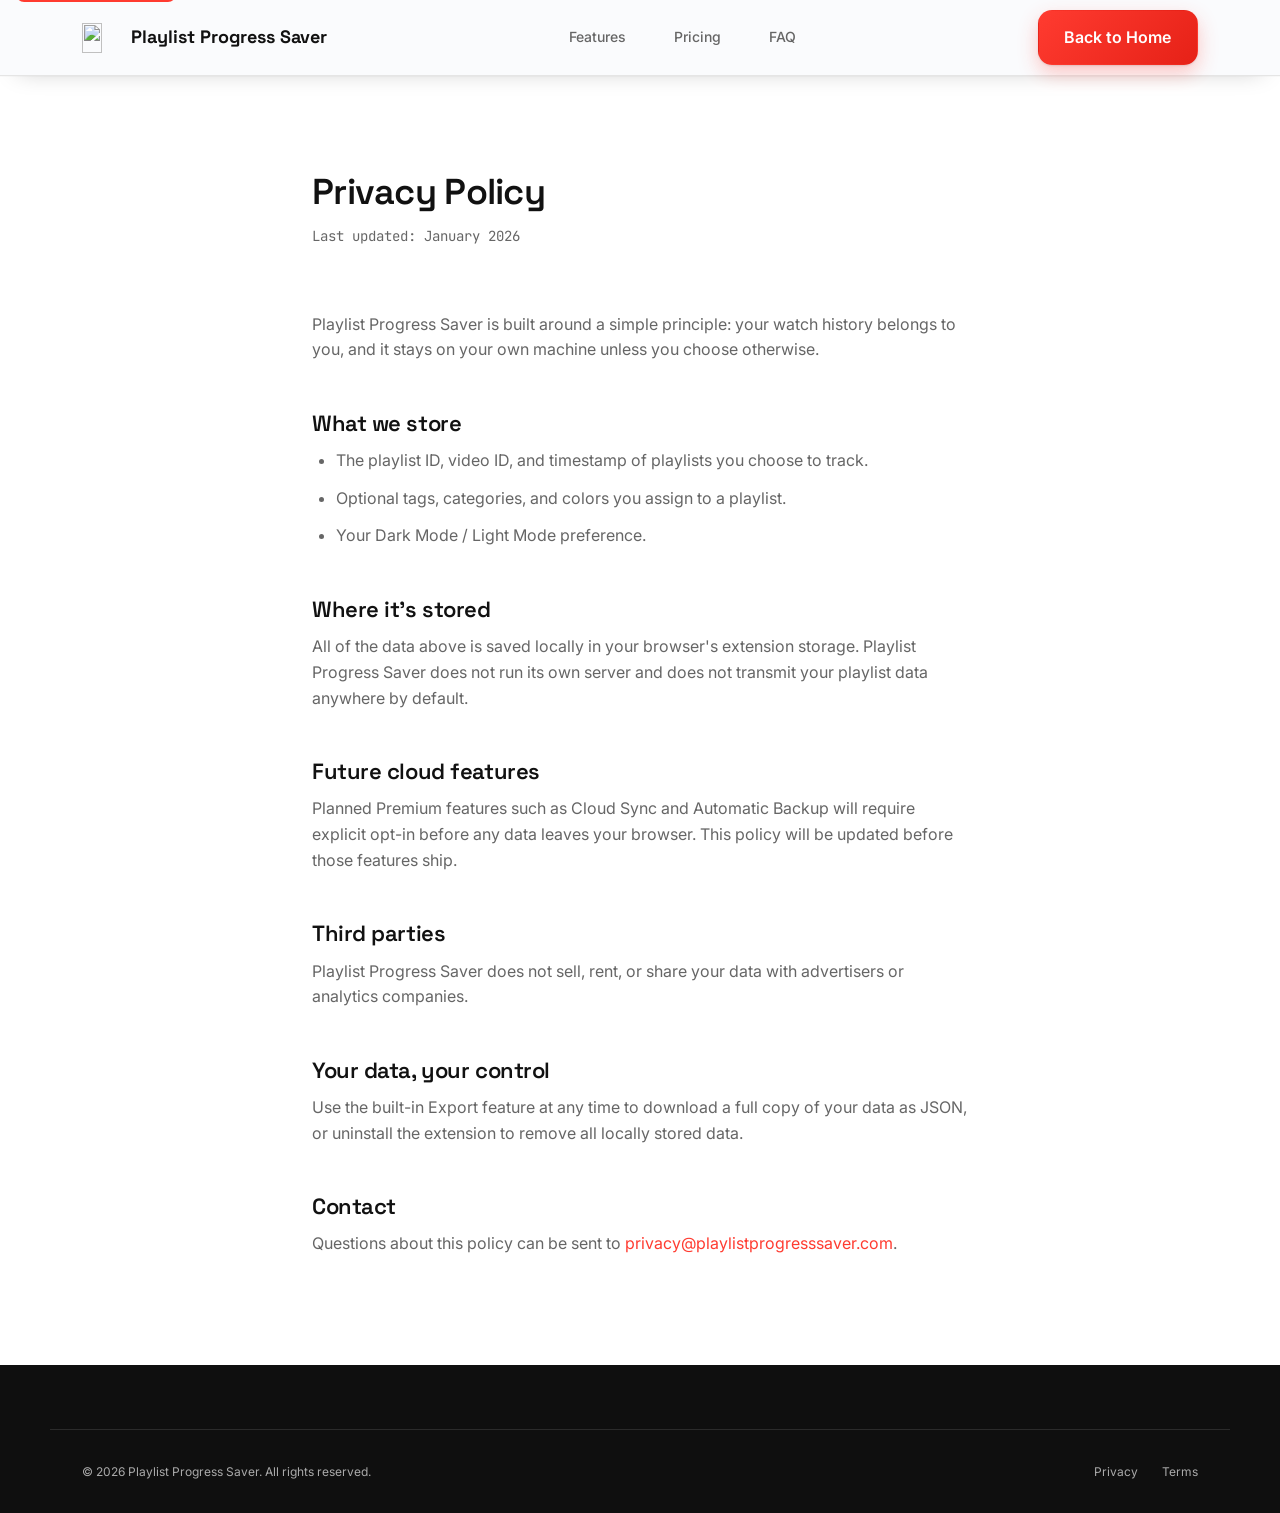
==== privacy.html @ 5d716cf8 "full landing page" ====
<!DOCTYPE html>
<html lang="en">
<head>
  <meta charset="UTF-8" />
  <meta name="viewport" content="width=device-width, initial-scale=1.0" />
  <title>Privacy Policy — Playlist Progress Saver</title>
  <meta name="description" content="How Playlist Progress Saver handles your data." />
  <link rel="icon" href="favicon.ico" sizes="any" />
  <link rel="preconnect" href="https://fonts.googleapis.com" />
  <link rel="preconnect" href="https://fonts.gstatic.com" crossorigin />
  <link href="https://fonts.googleapis.com/css2?family=Space+Grotesk:wght@500;600;700&family=Inter:wght@400;500;600;700&family=JetBrains+Mono:wght@400;500&display=swap" rel="stylesheet" />
  <link rel="stylesheet" href="styles.css" />
  <style>
    .legal-main { max-width: 720px; margin-inline: auto; padding: var(--space-12) var(--space-6); }
    .legal-main h1 { font-size: var(--text-3xl); margin-bottom: var(--space-3); }
    .legal-main .updated { color: var(--color-text-secondary); font-family: var(--font-mono); font-size: var(--text-sm); margin-bottom: var(--space-10); }
    .legal-main h2 { font-size: var(--text-xl); margin-top: var(--space-8); margin-bottom: var(--space-3); }
    .legal-main p, .legal-main li { color: var(--color-text-secondary); margin-bottom: var(--space-3); }
    .legal-main ul { padding-left: var(--space-5); list-style: disc; }
  </style>
</head>
<body>
  <a class="skip-link" href="#main-content">Skip to content</a>
  <header class="site-header is-scrolled">
    <div class="container nav-inner">
      <a href="index.html" class="logo">
        <img class="logo-mark" src="assets/images/logo/icon128.png" alt="" width="121" height="99" />
        Playlist Progress Saver
      </a>
      <nav class="nav-links" aria-label="Primary">
        <a href="index.html#features">Features</a>
        <a href="index.html#pricing">Pricing</a>
        <a href="index.html#faq">FAQ</a>
      </nav>
      <div class="nav-actions">
        <a href="index.html" class="btn btn-primary">Back to Home</a>
      </div>
    </div>
  </header>

  <main id="main-content" class="legal-main">
    <h1>Privacy Policy</h1>
    <p class="updated">Last updated: January 2026</p>

    <p>Playlist Progress Saver is built around a simple principle: your watch history belongs to you, and it stays on your own machine unless you choose otherwise.</p>

    <h2>What we store</h2>
    <ul>
      <li>The playlist ID, video ID, and timestamp of playlists you choose to track.</li>
      <li>Optional tags, categories, and colors you assign to a playlist.</li>
      <li>Your Dark Mode / Light Mode preference.</li>
    </ul>

    <h2>Where it's stored</h2>
    <p>All of the data above is saved locally in your browser's extension storage. Playlist Progress Saver does not run its own server and does not transmit your playlist data anywhere by default.</p>

    <h2>Future cloud features</h2>
    <p>Planned Premium features such as Cloud Sync and Automatic Backup will require explicit opt-in before any data leaves your browser. This policy will be updated before those features ship.</p>

    <h2>Third parties</h2>
    <p>Playlist Progress Saver does not sell, rent, or share your data with advertisers or analytics companies.</p>

    <h2>Your data, your control</h2>
    <p>Use the built-in Export feature at any time to download a full copy of your data as JSON, or uninstall the extension to remove all locally stored data.</p>

    <h2>Contact</h2>
    <p>Questions about this policy can be sent to <a href="mailto:privacy@playlistprogresssaver.com" style="color: var(--color-primary);">privacy@playlistprogresssaver.com</a>.</p>
  </main>

  <footer class="site-footer">
    <div class="container footer-bottom" style="border-top: 1px solid var(--color-dark-border); padding-top: var(--space-6);">
      <span>© <span id="year">2026</span> Playlist Progress Saver. All rights reserved.</span>
      <div class="footer-bottom-links">
        <a href="privacy.html">Privacy</a>
        <a href="terms.html">Terms</a>
      </div>
    </div>
  </footer>
  <script>document.getElementById("year").textContent = new Date().getFullYear();</script>
</body>
</html>
---- styles.css ----
/* ==========================================================================
   Playlist Progress Saver — Stylesheet
   ========================================================================== */

/* -------------------------------- Tokens -------------------------------- */
:root {
  /* Brand palette — YouTube-inspired red */
  --color-primary: #ff3b30;
  --color-primary-dark: #c81d11;
  --color-accent: #e62117;
  --color-hover: #c81d11;
  --color-success: #22c55e;
  --color-premium: #f59e0b;

  /* Surfaces */
  --color-bg: #ffffff;
  --color-bg-alt: #f7f7f8;
  --color-surface: #ffffff;
  --color-dark-bg: #0f0f0f;
  --color-dark-surface: #181818;
  --color-dark-border: #2b2b2b;

  /* Text */
  --color-text: #111111;
  --color-text-secondary: #666666;
  --color-text-on-dark: #f1f1f1;
  --color-text-on-dark-secondary: #aaaaaa;

  /* Borders */
  --color-border: #e5e5e5;

  /* Gradients */
  --gradient-primary: linear-gradient(135deg, var(--color-primary) 0%, var(--color-accent) 100%);
  --gradient-premium: linear-gradient(135deg, #f59e0b 0%, #fbbf24 100%);
  --gradient-dark: linear-gradient(180deg, #0f0f0f 0%, #181818 100%);

  /* Typography */
  --font-display: "Space Grotesk", "Segoe UI", sans-serif;
  --font-body: "Inter", "Segoe UI", sans-serif;
  --font-mono: "JetBrains Mono", "SFMono-Regular", Consolas, monospace;

  /* Type scale */
  --text-xs: 0.75rem;
  --text-sm: 0.875rem;
  --text-base: 1rem;
  --text-lg: 1.125rem;
  --text-xl: 1.375rem;
  --text-2xl: 1.75rem;
  --text-3xl: 2.25rem;
  --text-4xl: 3rem;
  --text-5xl: 3.75rem;

  /* Spacing */
  --space-1: 0.25rem;
  --space-2: 0.5rem;
  --space-3: 0.75rem;
  --space-4: 1rem;
  --space-5: 1.5rem;
  --space-6: 2rem;
  --space-8: 3rem;
  --space-10: 4rem;
  --space-12: 6rem;
  --space-16: 8rem;

  /* Radii */
  --radius-sm: 8px;
  --radius-md: 14px;
  --radius-lg: 20px;
  --radius-xl: 28px;
  --radius-full: 999px;

  /* Shadows */
  --shadow-sm: 0 1px 2px rgba(0, 0, 0, 0.06);
  --shadow-md: 0 8px 24px rgba(0, 0, 0, 0.08);
  --shadow-lg: 0 20px 48px rgba(0, 0, 0, 0.12);
  --shadow-glow: 0 0 0 1px rgba(255, 59, 48, 0.08), 0 20px 48px rgba(255, 59, 48, 0.16);

  /* Layout */
  --container-width: 1180px;
  --nav-height: 76px;
  --ease-out: cubic-bezier(0.16, 1, 0.3, 1);
}

/* -------------------------------- Reset -------------------------------- */
*,
*::before,
*::after {
  box-sizing: border-box;
}

html {
  scroll-behavior: smooth;
}

body {
  margin: 0;
  font-family: var(--font-body);
  font-size: var(--text-base);
  line-height: 1.6;
  color: var(--color-text);
  background: var(--color-bg);
  -webkit-font-smoothing: antialiased;
  text-rendering: optimizeLegibility;
}

img {
  max-width: 100%;
  display: block;
}

a {
  color: inherit;
  text-decoration: none;
}

ul {
  list-style: none;
  margin: 0;
  padding: 0;
}

button {
  font-family: inherit;
  cursor: pointer;
}

h1, h2, h3, h4 {
  font-family: var(--font-display);
  font-weight: 600;
  line-height: 1.15;
  letter-spacing: -0.02em;
  margin: 0;
}

p {
  margin: 0;
}

:focus-visible {
  outline: 2px solid var(--color-primary);
  outline-offset: 3px;
  border-radius: 4px;
}

@media (prefers-reduced-motion: reduce) {
  *,
  *::before,
  *::after {
    animation-duration: 0.001ms !important;
    animation-iteration-count: 1 !important;
    transition-duration: 0.001ms !important;
    scroll-behavior: auto !important;
  }
}

/* Skip link for keyboard users */
.skip-link {
  position: absolute;
  top: -48px;
  left: var(--space-4);
  background: var(--color-primary);
  color: #fff;
  padding: var(--space-3) var(--space-5);
  border-radius: var(--radius-sm);
  z-index: 1000;
  transition: top 0.2s var(--ease-out);
}

.skip-link:focus {
  top: var(--space-4);
}

/* -------------------------------- Layout -------------------------------- */
.container {
  width: 100%;
  max-width: var(--container-width);
  margin-inline: auto;
  padding-inline: var(--space-6);
}

section {
  position: relative;
}

.eyebrow {
  display: inline-flex;
  align-items: center;
  gap: var(--space-2);
  font-family: var(--font-mono);
  font-size: var(--text-xs);
  letter-spacing: 0.08em;
  text-transform: uppercase;
  color: var(--color-primary);
  background: rgba(255, 59, 48, 0.08);
  border: 1px solid rgba(255, 59, 48, 0.14);
  padding: var(--space-2) var(--space-4);
  border-radius: var(--radius-full);
}

.section-heading {
  max-width: 640px;
  margin-inline: auto;
  text-align: center;
  margin-bottom: var(--space-10);
}

.section-heading h2 {
  font-size: var(--text-3xl);
  margin-block: var(--space-4);
}

.section-heading p {
  color: var(--color-text-secondary);
  font-size: var(--text-lg);
}

.section-tag {
  display: block;
}

/* Reveal-on-scroll */
.reveal {
  opacity: 0;
  transform: translateY(24px);
  transition: opacity 0.7s var(--ease-out), transform 0.7s var(--ease-out);
}

.reveal.is-visible {
  opacity: 1;
  transform: translateY(0);
}

/* -------------------------------- Buttons -------------------------------- */
.btn {
  display: inline-flex;
  align-items: center;
  justify-content: center;
  gap: var(--space-2);
  font-family: var(--font-body);
  font-weight: 600;
  font-size: var(--text-base);
  padding: 0.85rem 1.6rem;
  border-radius: var(--radius-md);
  border: 1px solid transparent;
  transition: transform 0.2s var(--ease-out), box-shadow 0.2s var(--ease-out), background 0.2s var(--ease-out);
  white-space: nowrap;
}

.btn-primary {
  background: var(--gradient-primary);
  color: #fff;
  box-shadow: 0 1px 2px rgba(0, 0, 0, 0.1), 0 8px 20px rgba(255, 59, 48, 0.28);
}

.btn-primary:hover {
  background: var(--color-hover);
  transform: translateY(-2px);
  box-shadow: 0 4px 8px rgba(0, 0, 0, 0.12), 0 14px 30px rgba(255, 59, 48, 0.36);
}

.btn-primary:active {
  transform: translateY(0);
}

.btn-secondary {
  background: var(--color-surface);
  color: var(--color-text);
  border-color: var(--color-border);
  box-shadow: var(--shadow-sm);
}

.btn-secondary:hover {
  transform: translateY(-2px);
  box-shadow: var(--shadow-md);
  border-color: #cccccc;
}

.btn-ghost {
  background: transparent;
  color: var(--color-text-on-dark);
  border-color: rgba(248, 250, 252, 0.18);
}

.btn-ghost:hover {
  background: rgba(248, 250, 252, 0.08);
}

.btn-premium {
  background: var(--gradient-premium);
  color: #1a1200;
  box-shadow: 0 8px 20px rgba(245, 158, 11, 0.3);
}

.btn-premium:hover {
  transform: translateY(-2px);
  box-shadow: 0 14px 30px rgba(245, 158, 11, 0.4);
}

.btn-block {
  width: 100%;
}

.btn[disabled],
.btn.is-disabled {
  opacity: 0.6;
  cursor: not-allowed;
  transform: none !important;
}

/* ------------------------------ Navigation ------------------------------ */
.site-header {
  position: sticky;
  top: 0;
  z-index: 100;
  height: var(--nav-height);
  display: flex;
  align-items: center;
  background: rgba(248, 250, 252, 0.72);
  backdrop-filter: blur(14px) saturate(160%);
  -webkit-backdrop-filter: blur(14px) saturate(160%);
  border-bottom: 1px solid transparent;
  transition: border-color 0.3s var(--ease-out), box-shadow 0.3s var(--ease-out);
}

.site-header.is-scrolled {
  border-bottom-color: var(--color-border);
  box-shadow: 0 1px 0 rgba(0, 0, 0, 0.02), 0 12px 24px -18px rgba(0, 0, 0, 0.25);
}

.nav-inner {
  display: flex;
  align-items: center;
  justify-content: space-between;
  width: 100%;
}

.logo {
  display: flex;
  align-items: center;
  gap: var(--space-3);
  font-family: var(--font-display);
  font-weight: 700;
  font-size: var(--text-lg);
  color: var(--color-text);
}

.logo-mark {
  height: 30px;
  width: auto;
  flex-shrink: 0;
}

.nav-links {
  display: flex;
  align-items: center;
  gap: var(--space-8);
}

.nav-links a {
  font-size: var(--text-sm);
  font-weight: 500;
  color: var(--color-text-secondary);
  transition: color 0.2s var(--ease-out);
  position: relative;
}

.nav-links a:hover {
  color: var(--color-text);
}

.nav-links a::after {
  content: "";
  position: absolute;
  left: 0;
  bottom: -6px;
  width: 0;
  height: 2px;
  background: var(--color-primary);
  transition: width 0.25s var(--ease-out);
}

.nav-links a:hover::after {
  width: 100%;
}

.nav-actions {
  display: flex;
  align-items: center;
  gap: var(--space-4);
}

.nav-toggle {
  display: none;
  background: none;
  border: none;
  padding: var(--space-2);
}

.nav-toggle-bar {
  display: block;
  width: 22px;
  height: 2px;
  background: var(--color-text);
  margin: 5px 0;
  transition: transform 0.25s var(--ease-out), opacity 0.25s var(--ease-out);
}

/* ---------------------------------- Hero --------------------------------- */
.hero {
  padding-block: var(--space-16) var(--space-12);
  overflow: hidden;
  background:
    radial-gradient(60% 50% at 82% 8%, rgba(255, 59, 48, 0.10), transparent 60%),
    radial-gradient(50% 40% at 8% 90%, rgba(245, 158, 11, 0.08), transparent 60%);
}

.hero-inner {
  display: grid;
  grid-template-columns: 1.05fr 0.95fr;
  gap: var(--space-10);
  align-items: center;
}

.hero-copy h1 {
  font-size: clamp(2.4rem, 4vw, var(--text-5xl));
  margin-bottom: var(--space-5);
}

.hero-copy .highlight {
  background: var(--gradient-primary);
  -webkit-background-clip: text;
  background-clip: text;
  color: transparent;
}

.hero-copy p.lead {
  font-size: var(--text-lg);
  color: var(--color-text-secondary);
  max-width: 480px;
  margin-bottom: var(--space-8);
}

.hero-actions {
  display: flex;
  align-items: center;
  gap: var(--space-4);
  flex-wrap: wrap;
  margin-bottom: var(--space-8);
}

.hero-meta {
  display: flex;
  align-items: center;
  gap: var(--space-5);
  font-size: var(--text-sm);
  color: var(--color-text-secondary);
}

.hero-meta strong {
  color: var(--color-text);
}

.stars {
  color: var(--color-premium);
  letter-spacing: 2px;
}

/* --- Hero mockup: fake extension popup anchored to a fake YouTube frame --- */
.hero-visual {
  position: relative;
  display: flex;
  justify-content: center;
}

.browser-frame {
  width: 100%;
  max-width: 460px;
  border-radius: var(--radius-lg);
  background: var(--color-dark-bg);
  box-shadow: var(--shadow-lg);
  overflow: hidden;
  transform: perspective(1200px) rotateY(-4deg) rotateX(2deg);
  animation: float 7s ease-in-out infinite;
}

@keyframes float {
  0%, 100% { transform: perspective(1200px) rotateY(-4deg) rotateX(2deg) translateY(0); }
  50% { transform: perspective(1200px) rotateY(-4deg) rotateX(2deg) translateY(-10px); }
}

.browser-chrome {
  display: flex;
  align-items: center;
  gap: var(--space-2);
  padding: var(--space-3) var(--space-4);
  background: #1c1c1c;
}

.browser-dot {
  width: 9px;
  height: 9px;
  border-radius: 50%;
  background: #4a4a4a;
}

.video-surface {
  aspect-ratio: 16 / 9;
  background: linear-gradient(140deg, #1e1e1e 0%, #0f0f0f 100%);
  position: relative;
  display: flex;
  align-items: center;
  justify-content: center;
}

.video-surface .play-glyph {
  width: 56px;
  height: 56px;
  border-radius: 50%;
  background: rgba(248, 250, 252, 0.12);
  display: flex;
  align-items: center;
  justify-content: center;
  backdrop-filter: blur(4px);
}

.progress-track {
  position: absolute;
  left: var(--space-4);
  right: var(--space-4);
  bottom: var(--space-4);
  height: 4px;
  background: rgba(248, 250, 252, 0.2);
  border-radius: var(--radius-full);
}

.progress-fill {
  position: absolute;
  inset: 0;
  width: 42%;
  background: var(--color-primary);
  border-radius: var(--radius-full);
}

.progress-pin {
  position: absolute;
  left: 42%;
  top: 50%;
  transform: translate(-50%, -50%);
  width: 12px;
  height: 12px;
  border-radius: 50%;
  background: var(--color-premium);
  box-shadow: 0 0 0 4px rgba(245, 158, 11, 0.22);
}

.extension-popup {
  margin: -30px var(--space-5) var(--space-5);
  position: relative;
  background: var(--color-dark-surface);
  border: 1px solid var(--color-dark-border);
  border-radius: var(--radius-md);
  box-shadow: 0 24px 48px rgba(0, 0, 0, 0.5);
  overflow: hidden;
}

.extension-popup img {
  display: block;
  width: 100%;
  height: auto;
  transition: transform 0.4s var(--ease-out);
}

.browser-frame:hover .extension-popup img {
  transform: scale(1.02);
}

.timestamp-chip {
  font-family: var(--font-mono);
  font-size: var(--text-xs);
  color: var(--color-premium);
  background: rgba(245, 158, 11, 0.12);
  border: 1px solid rgba(245, 158, 11, 0.24);
  padding: var(--space-1) var(--space-3);
  border-radius: var(--radius-full);
}

/* -------------------------------- Logo strip ----------------------------- */
.trust-strip {
  padding-block: var(--space-8);
  border-top: 1px solid var(--color-border);
  border-bottom: 1px solid var(--color-border);
}

.trust-strip .container {
  display: flex;
  align-items: center;
  justify-content: space-between;
  flex-wrap: wrap;
  gap: var(--space-6);
}

.trust-strip p {
  font-size: var(--text-sm);
  color: var(--color-text-secondary);
  font-family: var(--font-mono);
}

.trust-audiences {
  display: flex;
  gap: var(--space-6);
  flex-wrap: wrap;
  font-size: var(--text-sm);
  font-weight: 500;
  color: var(--color-text-secondary);
}

/* -------------------------------- Problem -------------------------------- */
.problem {
  padding-block: var(--space-12);
}

.problem-grid {
  display: grid;
  grid-template-columns: repeat(3, 1fr);
  gap: var(--space-6);
}

.problem-card {
  background: var(--color-surface);
  border: 1px solid var(--color-border);
  border-radius: var(--radius-lg);
  padding: var(--space-6);
  transition: transform 0.25s var(--ease-out), box-shadow 0.25s var(--ease-out);
}

.problem-card:hover {
  transform: translateY(-4px);
  box-shadow: var(--shadow-md);
}

.problem-icon {
  width: 44px;
  height: 44px;
  border-radius: var(--radius-sm);
  background: #f0f0f0;
  color: #555555;
  display: flex;
  align-items: center;
  justify-content: center;
  margin-bottom: var(--space-4);
}

.problem-card h3 {
  font-size: var(--text-lg);
  margin-bottom: var(--space-2);
}

.problem-card p {
  color: var(--color-text-secondary);
  font-size: var(--text-sm);
}

/* -------------------------------- Features -------------------------------- */
.features {
  padding-block: var(--space-12);
  background: var(--color-bg-alt);
}

.features-grid {
  display: grid;
  grid-template-columns: repeat(3, 1fr);
  gap: var(--space-5);
}

.feature-card {
  background: var(--color-surface);
  border: 1px solid var(--color-border);
  border-radius: var(--radius-lg);
  padding: var(--space-6);
  transition: transform 0.25s var(--ease-out), box-shadow 0.25s var(--ease-out), border-color 0.25s var(--ease-out);
}

.feature-card:hover {
  transform: translateY(-4px);
  box-shadow: var(--shadow-md);
  border-color: rgba(255, 59, 48, 0.25);
}

.feature-icon {
  width: 48px;
  height: 48px;
  border-radius: var(--radius-sm);
  background: var(--gradient-primary);
  color: #fff;
  display: flex;
  align-items: center;
  justify-content: center;
  margin-bottom: var(--space-5);
  box-shadow: 0 8px 18px rgba(255, 59, 48, 0.25);
}

.feature-card h3 {
  font-size: var(--text-lg);
  margin-bottom: var(--space-2);
}

.feature-card p {
  color: var(--color-text-secondary);
  font-size: var(--text-sm);
}

/* ------------------------------ How it works ------------------------------ */
.how-it-works {
  padding-block: var(--space-12);
}

.steps-grid {
  display: grid;
  grid-template-columns: repeat(4, 1fr);
  gap: var(--space-5);
  position: relative;
}

.step-card {
  position: relative;
  background: var(--color-surface);
  border: 1px solid var(--color-border);
  border-radius: var(--radius-lg);
  padding: var(--space-6) var(--space-5);
  text-align: left;
}

.step-index {
  font-family: var(--font-mono);
  font-size: var(--text-xs);
  color: var(--color-primary);
  background: rgba(255, 59, 48, 0.08);
  width: 32px;
  height: 32px;
  border-radius: 50%;
  display: flex;
  align-items: center;
  justify-content: center;
  margin-bottom: var(--space-4);
}

.step-card h3 {
  font-size: var(--text-base);
  margin-bottom: var(--space-2);
}

.step-card p {
  color: var(--color-text-secondary);
  font-size: var(--text-sm);
}

.step-connector {
  display: none;
}

/* -------------------------------- Pricing -------------------------------- */
.pricing {
  padding-block: var(--space-12);
  background: var(--color-dark-bg);
  color: var(--color-text-on-dark);
}

.pricing .section-heading p {
  color: var(--color-text-on-dark-secondary);
}

.pricing-grid {
  display: grid;
  grid-template-columns: repeat(2, 1fr);
  gap: var(--space-6);
  max-width: 900px;
  margin-inline: auto;
}

.price-card {
  background: var(--color-dark-surface);
  border: 1px solid var(--color-dark-border);
  border-radius: var(--radius-xl);
  padding: var(--space-8);
  display: flex;
  flex-direction: column;
}

.price-card.is-premium {
  border-color: rgba(245, 158, 11, 0.4);
  background: linear-gradient(180deg, rgba(245, 158, 11, 0.08), var(--color-dark-surface) 40%);
  position: relative;
  box-shadow: 0 30px 60px rgba(245, 158, 11, 0.12);
}

.premium-badge {
  position: absolute;
  top: var(--space-6);
  right: var(--space-6);
  font-family: var(--font-mono);
  font-size: var(--text-xs);
  letter-spacing: 0.06em;
  text-transform: uppercase;
  background: var(--gradient-premium);
  color: #1a1200;
  padding: var(--space-1) var(--space-3);
  border-radius: var(--radius-full);
}

.price-plan-name {
  font-family: var(--font-mono);
  font-size: var(--text-sm);
  color: var(--color-text-on-dark-secondary);
  text-transform: uppercase;
  letter-spacing: 0.08em;
}

.price-value {
  font-family: var(--font-display);
  font-size: var(--text-4xl);
  margin-block: var(--space-3) var(--space-1);
}

.price-value span {
  font-size: var(--text-base);
  font-weight: 400;
  color: var(--color-text-on-dark-secondary);
}

.price-note {
  color: var(--color-text-on-dark-secondary);
  font-size: var(--text-sm);
  margin-bottom: var(--space-6);
}

.price-features {
  margin-bottom: var(--space-8);
  flex-grow: 1;
}

.price-features li {
  display: flex;
  align-items: flex-start;
  gap: var(--space-3);
  font-size: var(--text-sm);
  padding-block: var(--space-2);
  color: var(--color-text-on-dark-secondary);
}

.price-features li strong {
  color: var(--color-text-on-dark);
  font-weight: 500;
}

.price-features svg {
  flex-shrink: 0;
  margin-top: 2px;
  color: var(--color-success);
}

.price-features li.is-future svg {
  color: var(--color-premium);
}

/* ------------------------------- Screenshots ------------------------------- */
.screenshots {
  padding-block: var(--space-12);
}

.screens-grid {
  display: grid;
  grid-template-columns: repeat(3, 1fr);
  gap: var(--space-6);
}

.screen-card {
  border-radius: var(--radius-lg);
  overflow: hidden;
  border: 1px solid var(--color-border);
  background: var(--color-surface);
  box-shadow: var(--shadow-sm);
  transition: box-shadow 0.25s var(--ease-out), transform 0.25s var(--ease-out);
}

.screen-card:hover {
  transform: translateY(-4px);
  box-shadow: var(--shadow-md);
}

.screen-chrome {
  display: flex;
  align-items: center;
  gap: var(--space-2);
  padding: var(--space-3) var(--space-4);
  background: var(--color-bg-alt);
  border-bottom: 1px solid var(--color-border);
}

.screen-body {
  aspect-ratio: 16/10;
  background: var(--color-bg-alt);
  display: flex;
  align-items: center;
  justify-content: center;
  overflow: hidden;
}

.screen-body img {
  display: block;
  width: 100%;
  height: 100%;
  object-fit: cover;
  transition: transform 0.4s var(--ease-out);
}

.screen-card:hover .screen-body img {
  transform: scale(1.03);
}

.screen-caption {
  padding: var(--space-4) var(--space-5);
  font-size: var(--text-sm);
  color: var(--color-text-secondary);
  border-top: 1px solid var(--color-border);
}

.screen-caption strong {
  display: block;
  color: var(--color-text);
  font-size: var(--text-base);
  margin-bottom: var(--space-1);
}

/* -------------------------------- FAQ -------------------------------- */
.faq {
  padding-block: var(--space-12);
  background: var(--color-bg-alt);
}

.faq-list {
  max-width: 720px;
  margin-inline: auto;
  display: flex;
  flex-direction: column;
  gap: var(--space-3);
}

.faq-item {
  background: var(--color-surface);
  border: 1px solid var(--color-border);
  border-radius: var(--radius-md);
  overflow: hidden;
}

.faq-question {
  width: 100%;
  display: flex;
  align-items: center;
  justify-content: space-between;
  gap: var(--space-4);
  background: none;
  border: none;
  text-align: left;
  padding: var(--space-5);
  font-family: var(--font-body);
  font-weight: 600;
  font-size: var(--text-base);
  color: var(--color-text);
}

.faq-icon {
  flex-shrink: 0;
  transition: transform 0.25s var(--ease-out);
}

.faq-item.is-open .faq-icon {
  transform: rotate(45deg);
}

.faq-answer {
  max-height: 0;
  overflow: hidden;
  transition: max-height 0.3s var(--ease-out);
}

.faq-answer p {
  padding: 0 var(--space-5) var(--space-5);
  color: var(--color-text-secondary);
  font-size: var(--text-sm);
}

/* -------------------------------- Final CTA -------------------------------- */
.final-cta {
  padding-block: var(--space-12);
}

.final-cta-inner {
  background: var(--gradient-dark);
  border-radius: var(--radius-xl);
  padding: var(--space-12) var(--space-8);
  text-align: center;
  color: var(--color-text-on-dark);
  position: relative;
  overflow: hidden;
}

.final-cta-inner::before {
  content: "";
  position: absolute;
  inset: 0;
  background: radial-gradient(60% 60% at 50% 0%, rgba(255, 59, 48, 0.35), transparent 70%);
}

.final-cta-inner > * {
  position: relative;
}

.final-cta-inner h2 {
  font-size: var(--text-3xl);
  margin-bottom: var(--space-4);
}

.final-cta-inner p {
  color: var(--color-text-on-dark-secondary);
  max-width: 480px;
  margin-inline: auto var(--space-8);
  font-size: var(--text-lg);
}

.final-cta-actions {
  display: flex;
  justify-content: center;
  gap: var(--space-4);
  flex-wrap: wrap;
}

/* -------------------------------- Footer -------------------------------- */
.site-footer {
  background: var(--color-dark-bg);
  color: var(--color-text-on-dark-secondary);
  padding-block: var(--space-10) var(--space-6);
}

.footer-grid {
  display: grid;
  grid-template-columns: 1.4fr repeat(3, 1fr);
  gap: var(--space-8);
  padding-bottom: var(--space-8);
  border-bottom: 1px solid var(--color-dark-border);
}

.footer-brand .logo {
  color: var(--color-text-on-dark);
  margin-bottom: var(--space-4);
}

.footer-brand p {
  font-size: var(--text-sm);
  max-width: 280px;
}

.footer-col h4 {
  font-family: var(--font-body);
  font-size: var(--text-sm);
  color: var(--color-text-on-dark);
  margin-bottom: var(--space-4);
}

.footer-col ul {
  display: flex;
  flex-direction: column;
  gap: var(--space-3);
}

.footer-col a {
  font-size: var(--text-sm);
  transition: color 0.2s var(--ease-out);
}

.footer-col a:hover {
  color: var(--color-text-on-dark);
}

.footer-bottom {
  display: flex;
  align-items: center;
  justify-content: space-between;
  padding-top: var(--space-6);
  font-size: var(--text-xs);
  flex-wrap: wrap;
  gap: var(--space-3);
}

.footer-bottom-links {
  display: flex;
  gap: var(--space-5);
}

/* ------------------------------ Back to top ------------------------------ */
.back-to-top {
  position: fixed;
  right: var(--space-6);
  bottom: var(--space-6);
  width: 46px;
  height: 46px;
  border-radius: 50%;
  background: var(--color-dark-bg);
  color: #fff;
  border: none;
  display: flex;
  align-items: center;
  justify-content: center;
  box-shadow: var(--shadow-lg);
  opacity: 0;
  visibility: hidden;
  transform: translateY(12px);
  transition: opacity 0.3s var(--ease-out), transform 0.3s var(--ease-out), visibility 0.3s;
  z-index: 90;
}

.back-to-top.is-visible {
  opacity: 1;
  visibility: visible;
  transform: translateY(0);
}

.back-to-top:hover {
  background: var(--color-primary);
}

/* ---------------------------------------------------------------------- */
/*                              Responsive                                 */
/* ---------------------------------------------------------------------- */
@media (max-width: 960px) {
  .problem-grid,
  .features-grid {
    grid-template-columns: repeat(2, 1fr);
  }

  .steps-grid {
    grid-template-columns: repeat(2, 1fr);
  }

  .pricing-grid {
    grid-template-columns: 1fr;
  }

  .screens-grid {
    grid-template-columns: repeat(2, 1fr);
  }

  .footer-grid {
    grid-template-columns: repeat(2, 1fr);
  }
}

@media (max-width: 860px) {
  .hero-inner {
    grid-template-columns: 1fr;
  }

  .hero-visual {
    order: -1;
  }

  .trust-strip .container {
    flex-direction: column;
    align-items: flex-start;
  }
}

@media (max-width: 720px) {
  .nav-links,
  .nav-actions .btn-secondary {
    display: none;
  }

  .nav-toggle {
    display: block;
  }

  .site-header.nav-open .nav-links {
    display: flex;
    position: absolute;
    top: var(--nav-height);
    left: 0;
    right: 0;
    background: var(--color-surface);
    flex-direction: column;
    align-items: flex-start;
    padding: var(--space-6);
    gap: var(--space-5);
    border-bottom: 1px solid var(--color-border);
    box-shadow: var(--shadow-md);
  }

  .problem-grid,
  .features-grid,
  .steps-grid,
  .screens-grid {
    grid-template-columns: 1fr;
  }

  .footer-grid {
    grid-template-columns: 1fr;
    gap: var(--space-6);
  }

  .footer-bottom {
    flex-direction: column;
    align-items: flex-start;
  }
}

@media (max-width: 480px) {
  .container {
    padding-inline: var(--space-5);
  }

  .hero {
    padding-block: var(--space-10) var(--space-8);
  }

  .final-cta-inner {
    padding: var(--space-10) var(--space-5);
  }
}
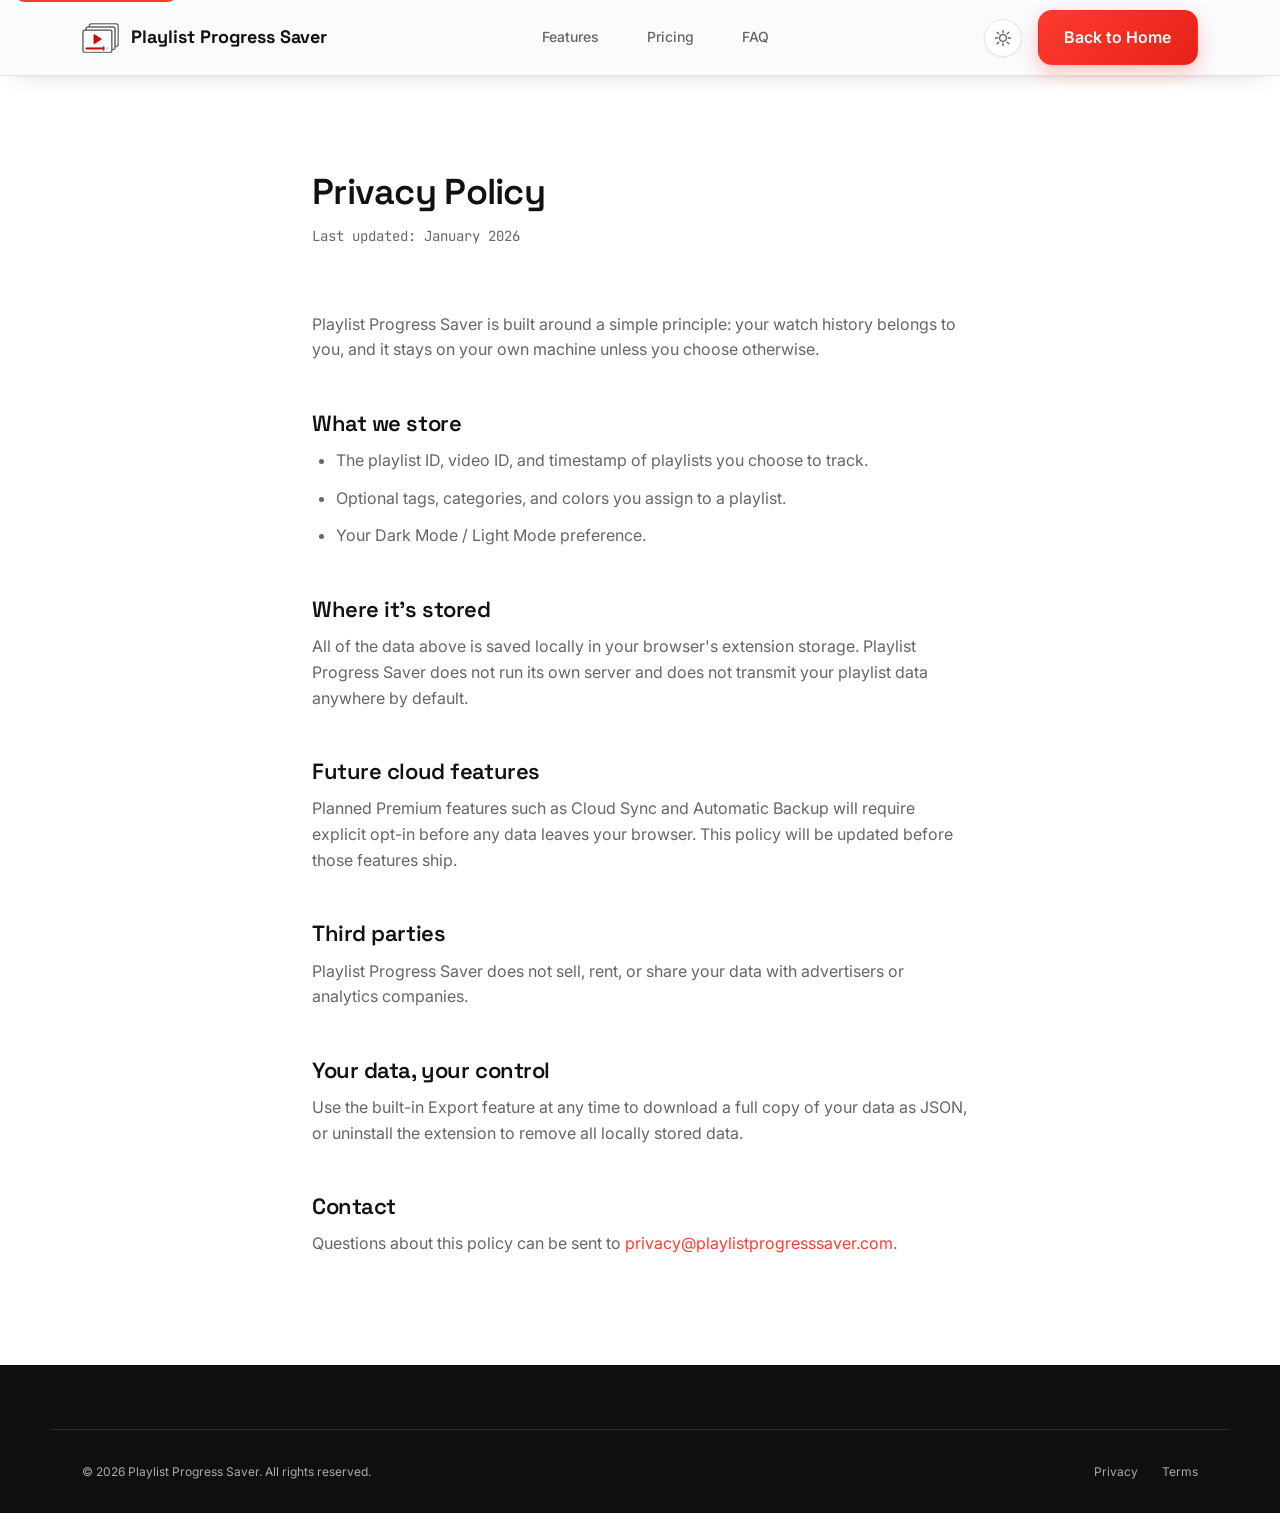
==== commit 081cb9d3: "Add files via upload" ====
--- a/privacy.html
+++ b/privacy.html
@@ -1,6 +1,19 @@
 <!DOCTYPE html>
 <html lang="en">
 <head>
+  <script>
+    document.documentElement.classList.add('js');
+    (function () {
+      try {
+        var stored = localStorage.getItem('pps-theme');
+        var theme = stored || (window.matchMedia && window.matchMedia('(prefers-color-scheme: dark)').matches ? 'dark' : 'light');
+        document.documentElement.setAttribute('data-theme', theme);
+        document.documentElement.style.colorScheme = theme;
+      } catch (err) {
+        document.documentElement.setAttribute('data-theme', 'light');
+      }
+    })();
+  </script>
   <meta charset="UTF-8" />
   <meta name="viewport" content="width=device-width, initial-scale=1.0" />
   <title>Privacy Policy — Playlist Progress Saver</title>
@@ -33,6 +46,10 @@
         <a href="index.html#faq">FAQ</a>
       </nav>
       <div class="nav-actions">
+        <button class="theme-toggle" id="theme-toggle" type="button" aria-pressed="false" aria-label="Switch to dark mode" title="Toggle dark mode">
+          <svg class="theme-icon theme-icon-sun" width="18" height="18" viewBox="0 0 24 24" fill="none" aria-hidden="true"><circle cx="12" cy="12" r="4.5" stroke="currentColor" stroke-width="1.8"/><path d="M12 2v3M12 19v3M4.2 4.2l2.1 2.1M17.7 17.7l2.1 2.1M2 12h3M19 12h3M4.2 19.8l2.1-2.1M17.7 6.3l2.1-2.1" stroke="currentColor" stroke-width="1.8" stroke-linecap="round"/></svg>
+          <svg class="theme-icon theme-icon-moon" width="18" height="18" viewBox="0 0 24 24" fill="none" aria-hidden="true"><path d="M20 14.5A8 8 0 119.5 4a6.5 6.5 0 0010.5 10.5z" stroke="currentColor" stroke-width="1.8" stroke-linejoin="round"/></svg>
+        </button>
         <a href="index.html" class="btn btn-primary">Back to Home</a>
       </div>
     </div>
@@ -76,6 +93,6 @@
       </div>
     </div>
   </footer>
-  <script>document.getElementById("year").textContent = new Date().getFullYear();</script>
+  <script src="script.js"></script>
 </body>
 </html>
--- a/styles.css
+++ b/styles.css
@@ -28,6 +28,11 @@
 
   /* Borders */
   --color-border: #e5e5e5;
+
+  /* Header / misc surface tokens (swapped per-theme) */
+  --color-header-bg: rgba(248, 250, 252, 0.72);
+  --color-icon-bg: #f0f0f0;
+  --color-icon-fg: #555555;
 
   /* Gradients */
   --gradient-primary: linear-gradient(135deg, var(--color-primary) 0%, var(--color-accent) 100%);
@@ -79,6 +84,36 @@
   --container-width: 1180px;
   --nav-height: 76px;
   --ease-out: cubic-bezier(0.16, 1, 0.3, 1);
+
+  color-scheme: light;
+}
+
+/* ----------------------------- Dark theme -------------------------------
+   Everything in the site is built on the tokens above, so re-pointing them
+   here is enough to re-theme nav, hero, cards, buttons, FAQ, and screenshots
+   in one place. The Pricing, Final CTA, and Footer sections intentionally
+   stay on the separate --color-dark-* / --color-text-on-dark* tokens in both
+   themes — that's an always-dark accent band by design, not a bug, so it
+   never goes "wrong-colored" when the toggle flips.
+   ------------------------------------------------------------------------ */
+html[data-theme="dark"] {
+  color-scheme: dark;
+
+  --color-bg: #0f0f0f;
+  --color-bg-alt: #161616;
+  --color-surface: #1a1a1c;
+  --color-text: #f1f1f1;
+  --color-text-secondary: #a3a3a3;
+  --color-border: #2b2b2d;
+
+  --color-header-bg: rgba(15, 15, 15, 0.78);
+  --color-icon-bg: #232325;
+  --color-icon-fg: #cfcfcf;
+
+  --shadow-sm: 0 1px 2px rgba(0, 0, 0, 0.4);
+  --shadow-md: 0 8px 24px rgba(0, 0, 0, 0.45);
+  --shadow-lg: 0 20px 48px rgba(0, 0, 0, 0.55);
+  --shadow-glow: 0 0 0 1px rgba(255, 59, 48, 0.14), 0 20px 48px rgba(255, 59, 48, 0.22);
 }
 
 /* -------------------------------- Reset -------------------------------- */
@@ -101,6 +136,18 @@
   background: var(--color-bg);
   -webkit-font-smoothing: antialiased;
   text-rendering: optimizeLegibility;
+  transition: background-color 0.25s var(--ease-out), color 0.25s var(--ease-out);
+}
+
+/* Smooth ~250ms theme transition for every themed surface. Elements with a
+   more specific transition below (buttons, cards, header) extend this list
+   rather than losing it, so hover/scroll animations keep working alongside
+   the theme fade. */
+*,
+*::before,
+*::after {
+  transition: background-color 0.25s var(--ease-out), border-color 0.25s var(--ease-out),
+    color 0.25s var(--ease-out), fill 0.25s var(--ease-out);
 }
 
 img {
@@ -218,11 +265,18 @@
   display: block;
 }
 
-/* Reveal-on-scroll */
+/* Reveal-on-scroll — visible by default; only hidden once the 'js' class
+   confirms the reveal script is actually running, so a JS failure (or a
+   screenshot tool that never scrolls) never leaves sections permanently blank. */
 .reveal {
+  opacity: 1;
+  transform: none;
+  transition: opacity 0.7s var(--ease-out), transform 0.7s var(--ease-out);
+}
+
+html.js .reveal:not(.is-visible) {
   opacity: 0;
   transform: translateY(24px);
-  transition: opacity 0.7s var(--ease-out), transform 0.7s var(--ease-out);
 }
 
 .reveal.is-visible {
@@ -242,7 +296,8 @@
   padding: 0.85rem 1.6rem;
   border-radius: var(--radius-md);
   border: 1px solid transparent;
-  transition: transform 0.2s var(--ease-out), box-shadow 0.2s var(--ease-out), background 0.2s var(--ease-out);
+  transition: transform 0.2s var(--ease-out), box-shadow 0.2s var(--ease-out), background 0.2s var(--ease-out),
+    color 0.2s var(--ease-out), border-color 0.2s var(--ease-out);
   white-space: nowrap;
 }
 
@@ -272,7 +327,7 @@
 .btn-secondary:hover {
   transform: translateY(-2px);
   box-shadow: var(--shadow-md);
-  border-color: #cccccc;
+  border-color: var(--color-text-secondary);
 }
 
 .btn-ghost {
@@ -315,11 +370,12 @@
   height: var(--nav-height);
   display: flex;
   align-items: center;
-  background: rgba(248, 250, 252, 0.72);
+  background: var(--color-header-bg);
   backdrop-filter: blur(14px) saturate(160%);
   -webkit-backdrop-filter: blur(14px) saturate(160%);
   border-bottom: 1px solid transparent;
-  transition: border-color 0.3s var(--ease-out), box-shadow 0.3s var(--ease-out);
+  transition: border-color 0.3s var(--ease-out), box-shadow 0.3s var(--ease-out),
+    background-color 0.3s var(--ease-out);
 }
 
 .site-header.is-scrolled {
@@ -389,6 +445,40 @@
   gap: var(--space-4);
 }
 
+.theme-toggle {
+  display: inline-flex;
+  align-items: center;
+  justify-content: center;
+  width: 38px;
+  height: 38px;
+  flex-shrink: 0;
+  border-radius: 50%;
+  background: var(--color-surface);
+  border: 1px solid var(--color-border);
+  color: var(--color-text-secondary);
+  box-shadow: var(--shadow-sm);
+  transition: transform 0.25s var(--ease-out), box-shadow 0.25s var(--ease-out),
+    background-color 0.25s var(--ease-out), border-color 0.25s var(--ease-out), color 0.25s var(--ease-out);
+}
+
+.theme-toggle:hover {
+  transform: translateY(-2px);
+  box-shadow: var(--shadow-md);
+  color: var(--color-primary);
+}
+
+.theme-icon-moon {
+  display: none;
+}
+
+html[data-theme="dark"] .theme-icon-sun {
+  display: none;
+}
+
+html[data-theme="dark"] .theme-icon-moon {
+  display: block;
+}
+
 .nav-toggle {
   display: none;
   background: none;
@@ -465,113 +555,44 @@
   letter-spacing: 2px;
 }
 
-/* --- Hero mockup: fake extension popup anchored to a fake YouTube frame --- */
+/* --- Hero screenshot frame --- */
 .hero-visual {
   position: relative;
   display: flex;
   justify-content: center;
 }
 
-.browser-frame {
+.hero-shot {
   width: 100%;
-  max-width: 460px;
+  max-width: 560px;
   border-radius: var(--radius-lg);
-  background: var(--color-dark-bg);
+  background: var(--color-surface);
+  border: 1px solid var(--color-border);
   box-shadow: var(--shadow-lg);
   overflow: hidden;
-  transform: perspective(1200px) rotateY(-4deg) rotateX(2deg);
   animation: float 7s ease-in-out infinite;
+  transition: transform 0.35s var(--ease-out), box-shadow 0.35s var(--ease-out),
+    background-color 0.25s var(--ease-out), border-color 0.25s var(--ease-out);
+}
+
+.hero-shot:hover {
+  box-shadow: var(--shadow-glow);
 }
 
 @keyframes float {
-  0%, 100% { transform: perspective(1200px) rotateY(-4deg) rotateX(2deg) translateY(0); }
-  50% { transform: perspective(1200px) rotateY(-4deg) rotateX(2deg) translateY(-10px); }
-}
-
-.browser-chrome {
-  display: flex;
-  align-items: center;
-  gap: var(--space-2);
-  padding: var(--space-3) var(--space-4);
-  background: #1c1c1c;
-}
-
-.browser-dot {
-  width: 9px;
-  height: 9px;
-  border-radius: 50%;
-  background: #4a4a4a;
-}
-
-.video-surface {
-  aspect-ratio: 16 / 9;
-  background: linear-gradient(140deg, #1e1e1e 0%, #0f0f0f 100%);
-  position: relative;
-  display: flex;
-  align-items: center;
-  justify-content: center;
-}
-
-.video-surface .play-glyph {
-  width: 56px;
-  height: 56px;
-  border-radius: 50%;
-  background: rgba(248, 250, 252, 0.12);
-  display: flex;
-  align-items: center;
-  justify-content: center;
-  backdrop-filter: blur(4px);
-}
-
-.progress-track {
-  position: absolute;
-  left: var(--space-4);
-  right: var(--space-4);
-  bottom: var(--space-4);
-  height: 4px;
-  background: rgba(248, 250, 252, 0.2);
-  border-radius: var(--radius-full);
-}
-
-.progress-fill {
-  position: absolute;
-  inset: 0;
-  width: 42%;
-  background: var(--color-primary);
-  border-radius: var(--radius-full);
-}
-
-.progress-pin {
-  position: absolute;
-  left: 42%;
-  top: 50%;
-  transform: translate(-50%, -50%);
-  width: 12px;
-  height: 12px;
-  border-radius: 50%;
-  background: var(--color-premium);
-  box-shadow: 0 0 0 4px rgba(245, 158, 11, 0.22);
-}
-
-.extension-popup {
-  margin: -30px var(--space-5) var(--space-5);
-  position: relative;
-  background: var(--color-dark-surface);
-  border: 1px solid var(--color-dark-border);
-  border-radius: var(--radius-md);
-  box-shadow: 0 24px 48px rgba(0, 0, 0, 0.5);
-  overflow: hidden;
-}
-
-.extension-popup img {
+  0%, 100% { transform: translateY(0); }
+  50% { transform: translateY(-10px); }
+}
+
+.hero-shot img {
   display: block;
   width: 100%;
   height: auto;
   transition: transform 0.4s var(--ease-out);
 }
 
-.browser-frame:hover .extension-popup img {
-  transform: scale(1.02);
+.hero-shot:hover img {
+  transform: scale(1.015);
 }
 
 .timestamp-chip {
@@ -630,7 +651,8 @@
   border: 1px solid var(--color-border);
   border-radius: var(--radius-lg);
   padding: var(--space-6);
-  transition: transform 0.25s var(--ease-out), box-shadow 0.25s var(--ease-out);
+  transition: transform 0.25s var(--ease-out), box-shadow 0.25s var(--ease-out),
+    background-color 0.25s var(--ease-out), border-color 0.25s var(--ease-out), color 0.25s var(--ease-out);
 }
 
 .problem-card:hover {
@@ -642,8 +664,8 @@
   width: 44px;
   height: 44px;
   border-radius: var(--radius-sm);
-  background: #f0f0f0;
-  color: #555555;
+  background: var(--color-icon-bg);
+  color: var(--color-icon-fg);
   display: flex;
   align-items: center;
   justify-content: center;
@@ -677,7 +699,8 @@
   border: 1px solid var(--color-border);
   border-radius: var(--radius-lg);
   padding: var(--space-6);
-  transition: transform 0.25s var(--ease-out), box-shadow 0.25s var(--ease-out), border-color 0.25s var(--ease-out);
+  transition: transform 0.25s var(--ease-out), box-shadow 0.25s var(--ease-out), border-color 0.25s var(--ease-out),
+    background-color 0.25s var(--ease-out), color 0.25s var(--ease-out);
 }
 
 .feature-card:hover {
@@ -869,8 +892,16 @@
 
 .screens-grid {
   display: grid;
-  grid-template-columns: repeat(3, 1fr);
+  grid-template-columns: repeat(2, 1fr);
   gap: var(--space-6);
+}
+
+/* Odd one out on the last row (9 cards / 2 cols) spans centered rather than
+   stretching full-width, so the grid never looks lopsided. */
+.screens-grid .screen-card:last-child:nth-child(odd) {
+  grid-column: 1 / -1;
+  max-width: calc(50% - var(--space-3));
+  margin-inline: auto;
 }
 
 .screen-card {
@@ -879,7 +910,8 @@
   border: 1px solid var(--color-border);
   background: var(--color-surface);
   box-shadow: var(--shadow-sm);
-  transition: box-shadow 0.25s var(--ease-out), transform 0.25s var(--ease-out);
+  transition: box-shadow 0.25s var(--ease-out), transform 0.25s var(--ease-out),
+    background-color 0.25s var(--ease-out), border-color 0.25s var(--ease-out);
 }
 
 .screen-card:hover {
@@ -887,17 +919,8 @@
   box-shadow: var(--shadow-md);
 }
 
-.screen-chrome {
-  display: flex;
-  align-items: center;
-  gap: var(--space-2);
-  padding: var(--space-3) var(--space-4);
-  background: var(--color-bg-alt);
-  border-bottom: 1px solid var(--color-border);
-}
-
 .screen-body {
-  aspect-ratio: 16/10;
+  aspect-ratio: 3 / 2;
   background: var(--color-bg-alt);
   display: flex;
   align-items: center;
@@ -1201,6 +1224,12 @@
     grid-template-columns: 1fr;
   }
 
+  .screens-grid .screen-card:last-child:nth-child(odd) {
+    grid-column: auto;
+    max-width: none;
+    margin-inline: 0;
+  }
+
   .footer-grid {
     grid-template-columns: 1fr;
     gap: var(--space-6);
